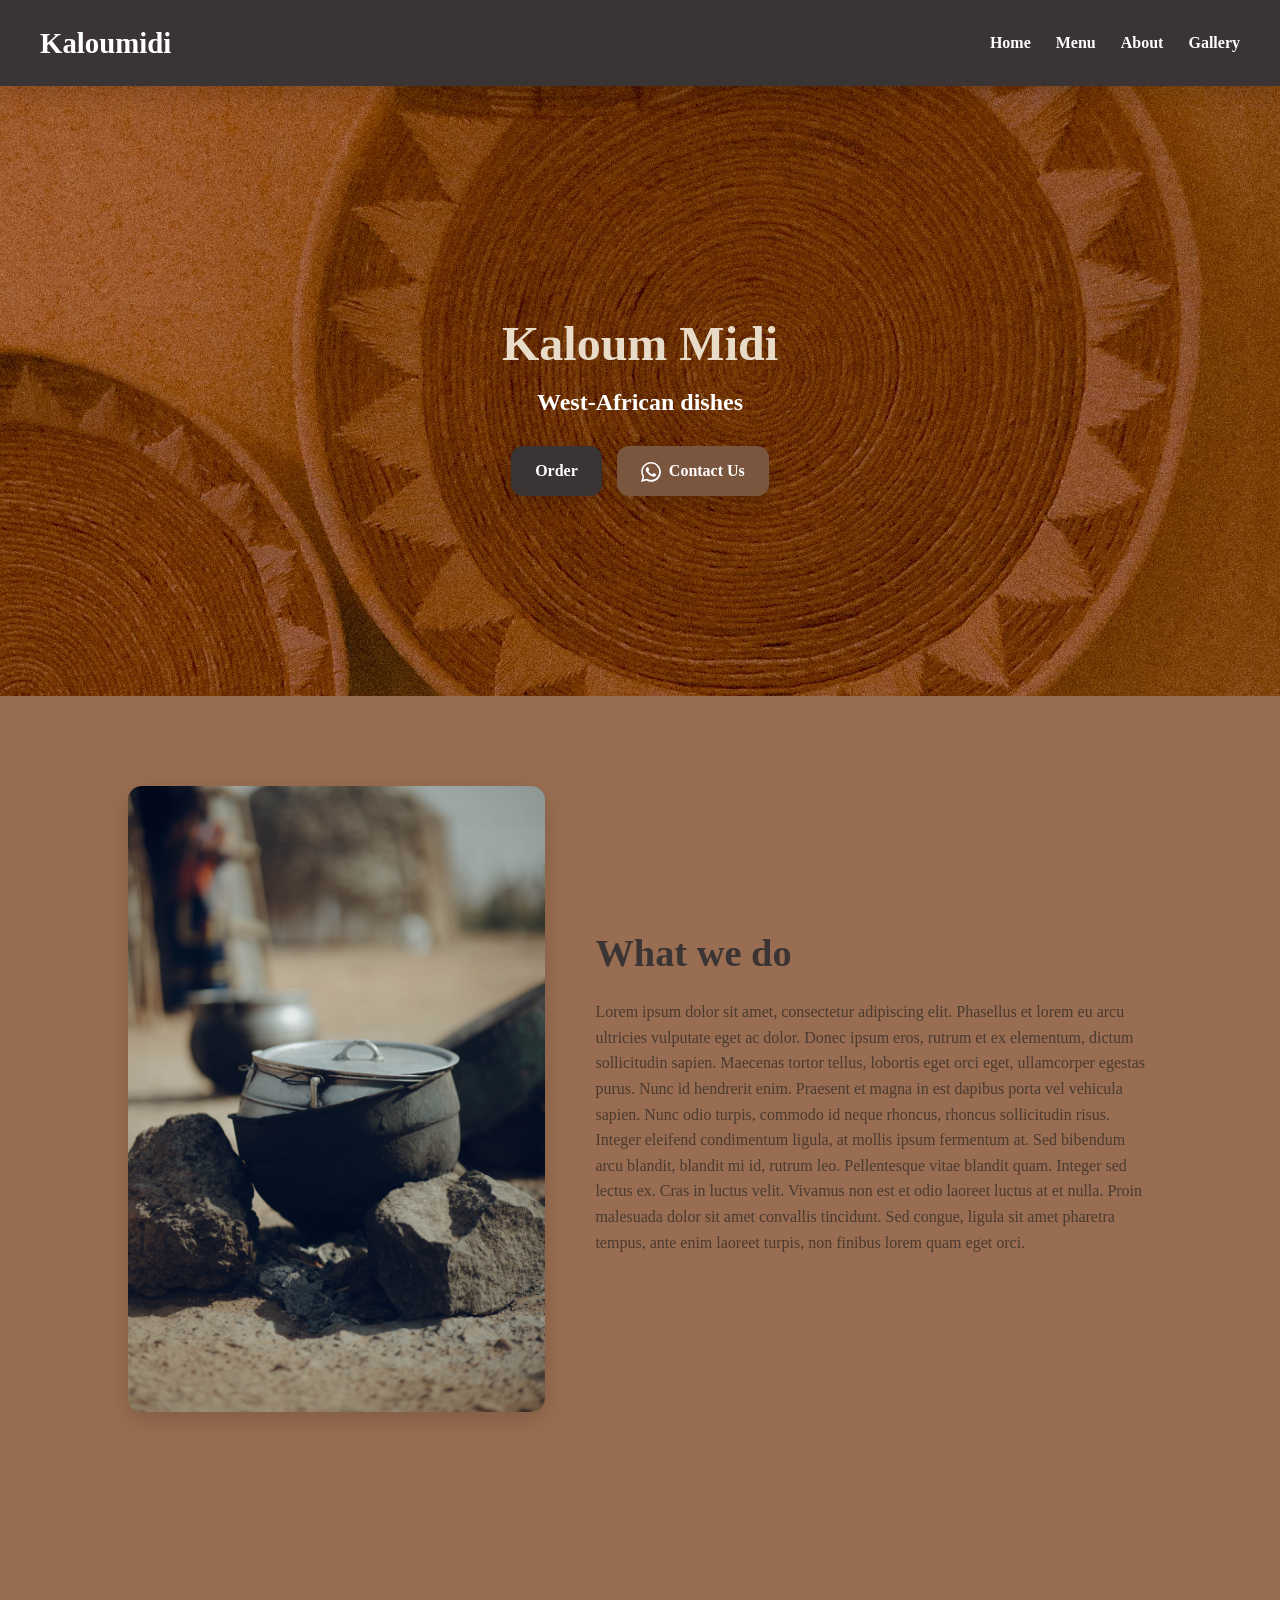
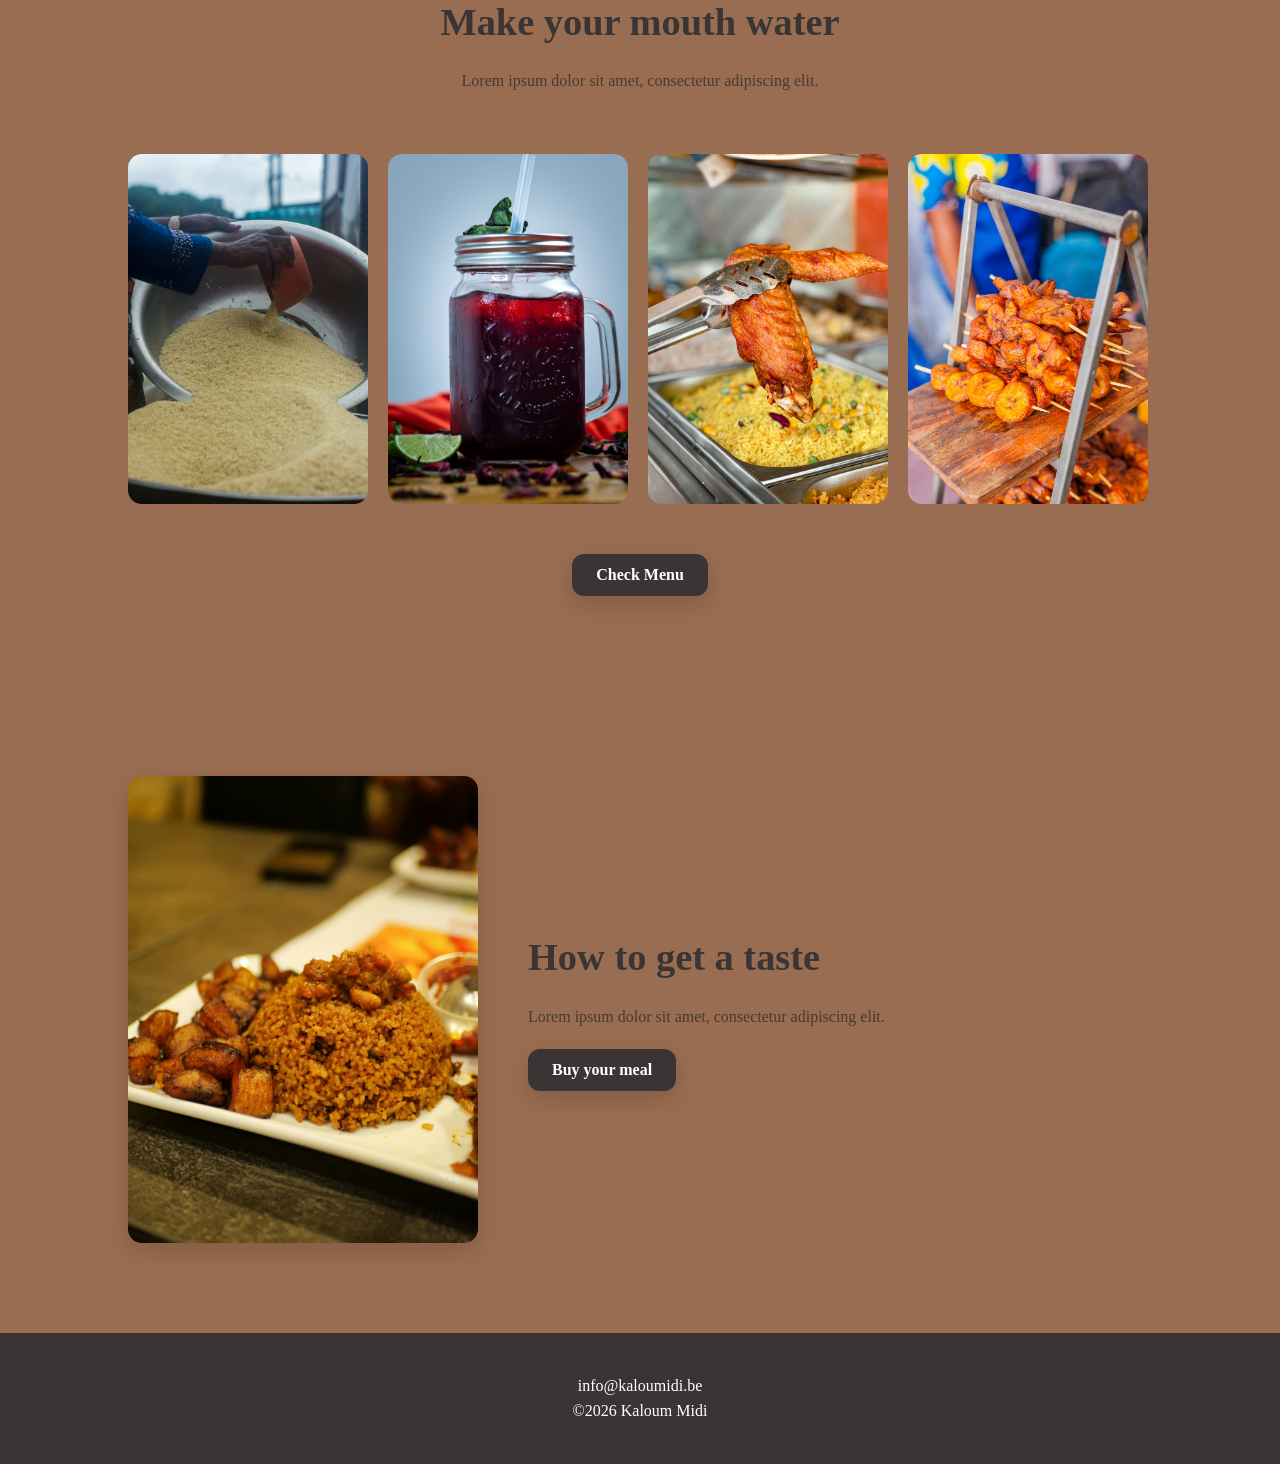
==== index.html @ 6c9b60a1 "site maman" ====
<!DOCTYPE html>
<html lang="en">
<head>
  <meta charset="UTF-8">
  <title>Kaloum Midi</title>
  <link rel="stylesheet" href="/css/style.css">
</head>

<body>
  <header id="header" class="header-container">
    <div class="header-left">
      <a href="/index.html" class="logo-text">Kaloumidi</a>
    </div>

    <nav class="nav-menu">
      <a href="/index.html" class="nav-link">Home</a>
      <a href="/pages/menu.html" target="_blank" class="nav-link">Menu</a>
      <a href="#about" class="nav-link">About</a>
      <a href="#gallery" class="nav-link">Gallery</a>
    </nav>
  </header>
    
  <main id="main" class="main-content">

    <section id="home" class="home-section">
      <h2 class="home-title">Kaloum Midi</h2>
      <h3 class="home-subtitle">West-African dishes</h3>

      <div class="home-buttons">
        <a href="/pages/formulaire.html" target="_blank" class="btn-primary">Order</a>
        <a href="http://api.whatsapp.com/send?phone=32468023738&text=Bonjour%20Kaloum%20Midi%2C%20j%E2%80%99aimerais%20avoir%20des%20informations."
            target="_blank"
            class="btn-secondary whatsapp-btn"
        >
          <svg xmlns="http://www.w3.org/2000/svg" width="20" height="20" fill="white" viewBox="0 0 24 24">
            <path d="M20.52 3.48A11.8 11.8 0 0 0 12.04 0C5.52 0 .24 5.28.24 11.8c0 2.08.56 4.12 1.64 5.92L0 24l6.44-1.68a11.77 11.77 0 0 0 5.6 1.44h.01c6.52 0 11.8-5.28 11.8-11.8 0-3.16-1.24-6.12-3.33-8.16zM12.05 21.6h-.01a9.77 9.77 0 0 1-4.98-1.36l-.36-.21-3.82.99 1.02-3.72-.24-.38a9.76 9.76 0 0 1-1.52-5.28c0-5.4 4.4-9.8 9.8-9.8 2.62 0 5.08 1.02 6.94 2.88a9.72 9.72 0 0 1 2.86 6.92c0 5.4-4.4 9.8-9.8 9.8zm5.36-7.28c-.3-.15-1.78-.88-2.06-.98-.28-.1-.48-.15-.68.15-.2.3-.78.98-.96 1.18-.18.2-.36.22-.66.07-.3-.15-1.26-.46-2.4-1.48-.88-.78-1.48-1.74-1.66-2.04-.18-.3-.02-.46.13-.61.13-.13.3-.36.45-.54.15-.18.2-.3.3-.5.1-.2.05-.38-.02-.53-.07-.15-.68-1.64-.93-2.24-.24-.58-.48-.5-.68-.5-.18 0-.38-.02-.58-.02-.2 0-.53.07-.8.38-.28.3-1.06 1.04-1.06 2.54 0 1.5 1.08 2.94 1.24 3.14.15.2 2.12 3.24 5.14 4.54.72.31 1.28.5 1.72.64.72.23 1.38.2 1.9.12.58-.09 1.78-.73 2.04-1.44.25-.71.25-1.32.18-1.44-.07-.12-.27-.2-.57-.35z"/>
          </svg>
          Contact Us
        </a>
      </div>
    </section>

    <section id="about" class="about-section">
      <div class="about-photo">
        <img src="/images/in-the-benigging.jpg" alt="Old restaurant photo" class="about-img">
      </div>

      <div class="about-us">
        <h2 class="section-title">What we do</h2>
        <p class="section-text">Lorem ipsum dolor sit amet, consectetur adipiscing elit. Phasellus et lorem eu arcu ultricies vulputate eget ac dolor. 
          Donec ipsum eros, rutrum et ex elementum, dictum sollicitudin sapien. Maecenas tortor tellus, lobortis eget orci eget, ullamcorper egestas purus. Nunc id hendrerit enim. 
          Praesent et magna in est dapibus porta vel vehicula sapien. Nunc odio turpis, commodo id neque rhoncus, rhoncus sollicitudin risus. 
          Integer eleifend condimentum ligula, at mollis ipsum fermentum at. Sed bibendum arcu blandit, blandit mi id, rutrum leo. 
          Pellentesque vitae blandit quam. Integer sed lectus ex. Cras in luctus velit. Vivamus non est et odio laoreet luctus at et nulla. 
          Proin malesuada dolor sit amet convallis tincidunt. Sed congue, ligula sit amet pharetra tempus, ante enim laoreet turpis, non finibus lorem quam eget orci.
        </p>
      </div>
    </section>

    <section id="menu" class="menu-section">
      <div class="menu-intro">
        <h2 class="section-title">Make your mouth water</h2>
        <p class="section-text">Lorem ipsum dolor sit amet, consectetur adipiscing elit.</p>
      </div>

      <div class="carousel">
        <div class="carousel-slides">
          <img src="/images/attieke.jpg" alt="attieke" class="carousel-img">
          <img src="/images/bissap.jpg" alt="bissap" class="carousel-img">
          <img src="/images/poulet.jpg" alt="chicken" class="carousel-img">
          <img src="/images/plantain.jpg" alt="plantain" class="carousel-img">
        </div>
      </div>

      <button class="btn-primary" onclick="window.location.href='/pages/menu.html'">Check Menu</button>

    </section>

    <section id="order" class="order-section">
      <div class="order-image">
        <img src="/images/thieb.jpg" alt="thieb" class="order-img">
      </div>

      <div class="order-content">
        <h2 class="section-title">How to get a taste</h2>
        <p class="section-text">Lorem ipsum dolor sit amet, consectetur adipiscing elit.</p>
        <button class="btn-primary" onclick="window.location.href='/pages/formulaire.html'">Buy your meal</button>
      </div>
    </section>

  </main>
  
  <footer id="footer" class="footer-section">
    <p class="footer-text">info@kaloumidi.be</p>
    <p class="footer-text">©2026 Kaloum Midi</p>
  </footer>
</body>
</html>
---- css/style.css ----
/* Design du système */
:root {
  --primary: #3a3534;
  --primary-dark: #7a563f;
  --primary-light: #c9a88f;

  --bg: #996d51;
  --text: #2b1e17;
  --white: #ffffff;

  --radius: 14px;
  --shadow: 0 8px 25px rgba(0,0,0,0.15);
  --transition: 0.3s ease;
}

/* Base du site */
* {
  margin: 0;
  padding: 0;
  box-sizing: border-box;
}

body {
  font-family: "Goudy Old Style";
  background-color: var(--bg);
  color: var(--text);
  line-height: 1.6;
  overflow-x: hidden;
}

img {
  max-width: 100%;
  display: block;
  border-radius: var(--radius);
}

button {
  font-family: "Goudy Old Style";
  cursor: pointer;
  border: none;
  padding: 12px 28px;
  border-radius: var(--radius);
  font-size: 1rem;
  font-weight: 600;
  transition: var(--transition);
}

/* Bouttons */
.btn-primary {
  display: inline-block;
  text-decoration: none;
  cursor: pointer;
  background-color: var(--primary);
  color: var(--white);
  box-shadow: var(--shadow);
  border: none;
  outline: none;
  padding: 12px 24px;
  border-radius: 12px;
  font-weight: 600;
  transition: 0.3s ease;
}

.btn-primary:hover {
  background-color: var(--primary-light);
  transform: translateY(-3px);
}

.btn-secondary {
  display: inline-block;
  text-decoration: none;
  cursor: pointer;
  background-color: var(--primary-dark);
  color: var(--white);
  box-shadow: var(--shadow);
  border: none;
  outline: none;
  padding: 12px 24px;
  border-radius: 12px;
  font-weight: 600;
  transition: 0.3s ease;
}

.btn-secondary:hover {
  background-color: #25D366;
  color: var(--white);
}

.whatsapp-btn {
  display: flex;
  align-items: center;
  gap: 8px;
  border: none;
}

.whatsapp-btn svg {
  color: #25D366;
  margin-top: 1px;
}

/* Header */
.header-container {
  background-color: var(--primary);
  color: var(--white);
  padding: 20px 40px;
  display: flex;
  justify-content: space-between;
  align-items: center;
  box-shadow: var(--shadow);
  position: sticky;
  top: 0;
  z-index: 1000;
}

.header-left {
  display: flex;
  align-items: center;
  gap: 15px;
}

.logo-text {
  color: var(--white);
  text-decoration: none;
  font-size: 1.8rem;
  font-weight: 700;
}

.nav-menu {
  display: flex;
  gap: 25px;
}

.nav-link {
  color: var(--white);
  font-weight: 600;
  text-decoration: none;
  transition: var(--transition);
}

.nav-link:hover {
  color: var(--primary-light);
}

/* Sections */
section {
  padding: 90px 10%;
}

.section-title {
  font-size: 2.4rem;
  color: var(--primary);
  margin-bottom: 15px;
}

.section-text {
  max-width: 600px;
  color: #4a3a30;
  padding-bottom: 20px;
}

/* Home Section */
.home-section {
  background-image: url(/images/arriere\ plan.jpg);
  background-size: cover;
  text-align: center;
  padding-top: 220px;
  padding-bottom: 200px;
}

.home-title {
  font-size: 3rem;
  color: #e8dcc8;
}

.home-subtitle {
  font-size: 1.5rem;
  margin-bottom: 25px;
  color: #ffffff;
}

.home-buttons {
  margin-top: 20px;
  display: flex;
  justify-content: center;
  gap: 15px;
}

/* About Section */
.about-section {
  display: flex;
  align-items: center;
  gap: 50px;
}

.about-img {
  width: 100%;
  max-width: 450px;
  box-shadow: var(--shadow);
}

/* Menu Section */
.menu-section {
  text-align: center;
}

.menu-intro p {
  margin: 0 auto 20px;
}

/* Carousel */
.carousel {
  position: relative;
  margin-top: 40px;
  overflow: hidden;
  padding-bottom: 50px;
}

.carousel-slides {
  display: flex;
  gap: 20px;
  transition: transform 0.5s ease;
}

.carousel-img {
  width: 240px;
  height: 350px;
  object-fit: cover;
  border-radius: var(--radius);
}

/* Order Section */
.order-section {
  display: flex;
  align-items: center;
  gap: 50px;
}

.order-img {
  width: 100%;
  max-width: 350px;
  box-shadow: var(--shadow);
}

/* Footer */
.footer-section {
  background-color: var(--primary);
  color: var(--white);
  text-align: center;
  padding: 40px 20px;
}

/* Responsive */
@media (max-width: 1000px) {
  .about-section,
  .order-section {
    flex-direction: column;
    text-align: center;
  }
}

@media (max-width: 700px) {
  .header-container {
    flex-direction: column;
    gap: 15px;
  }

  .nav-menu {
    gap: 15px;
  }

  section {
    padding: 70px 5%;
  }

  .carousel-img {
    width: 220px;
    height: 160px;
  }
}

@media (max-width: 500px) {
  .home-title {
    font-size: 2.2rem;
  }

  .section-title {
    font-size: 2rem;
  }
}
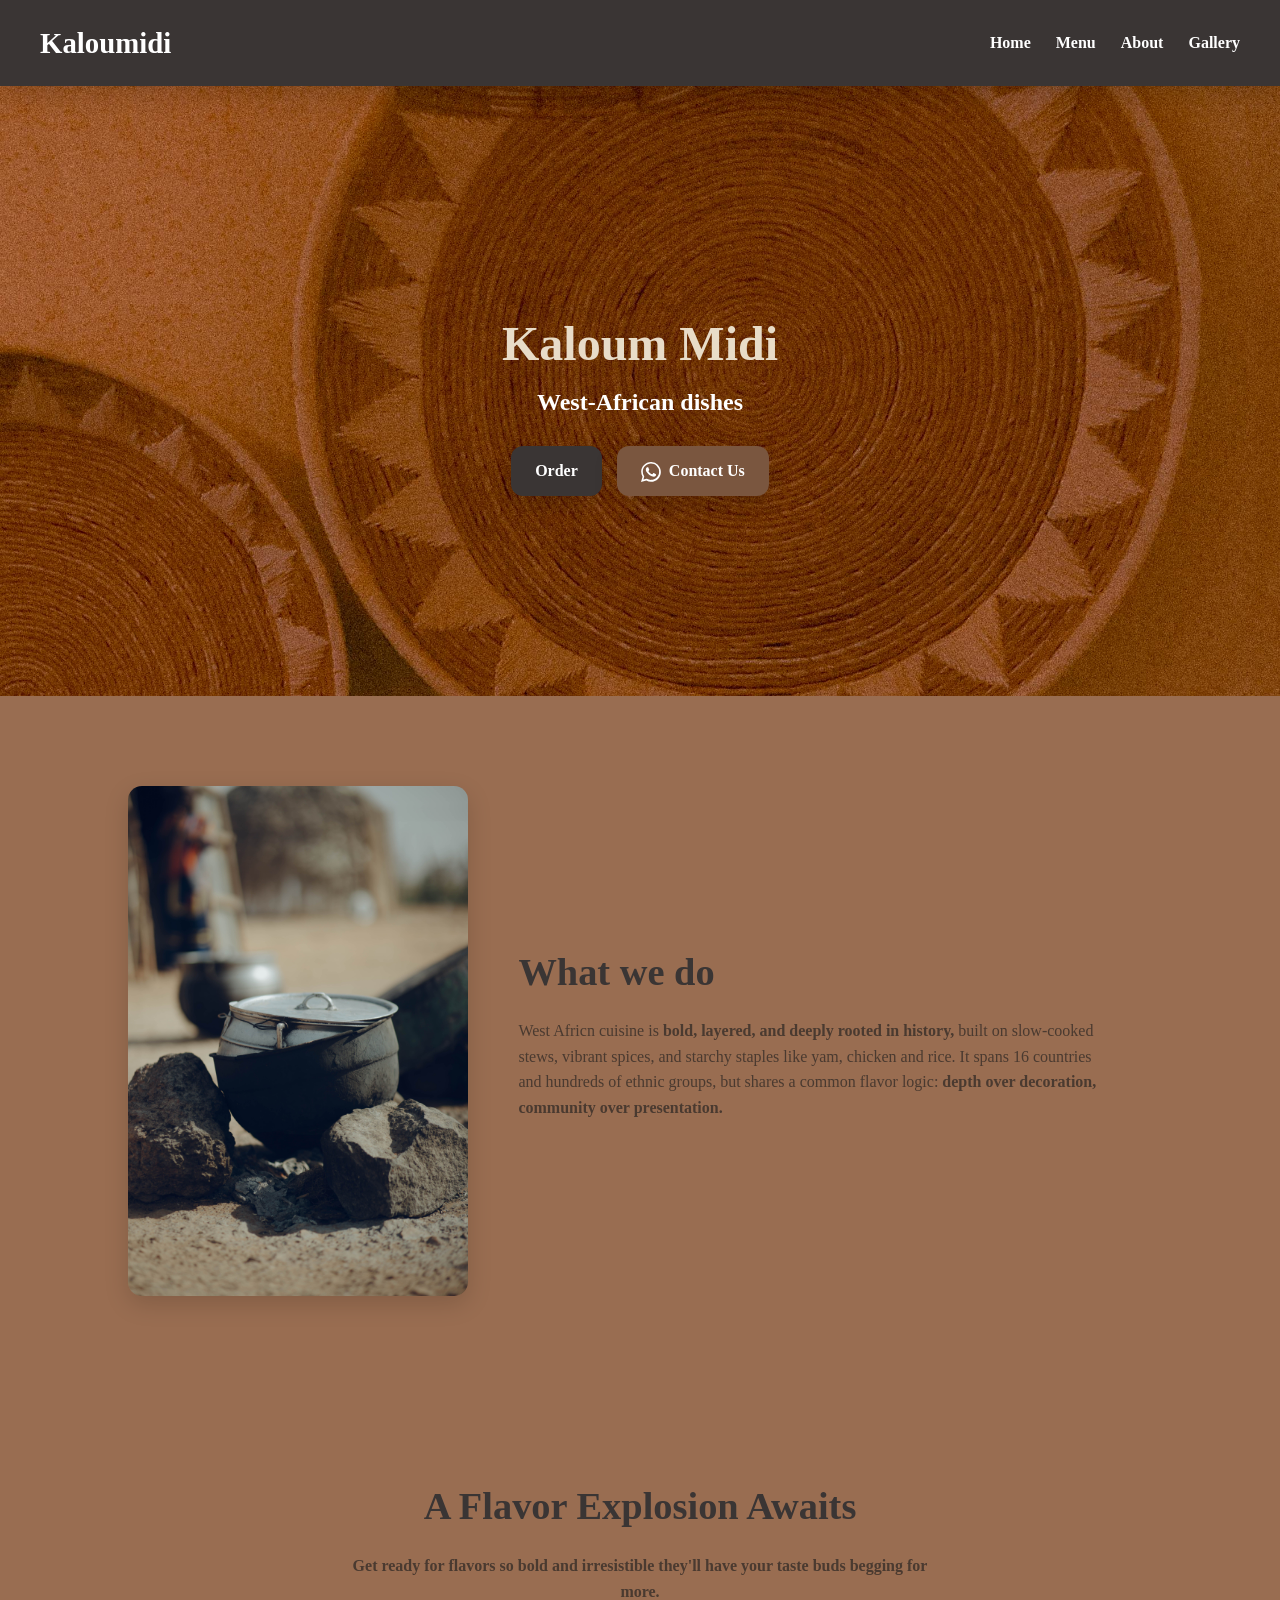
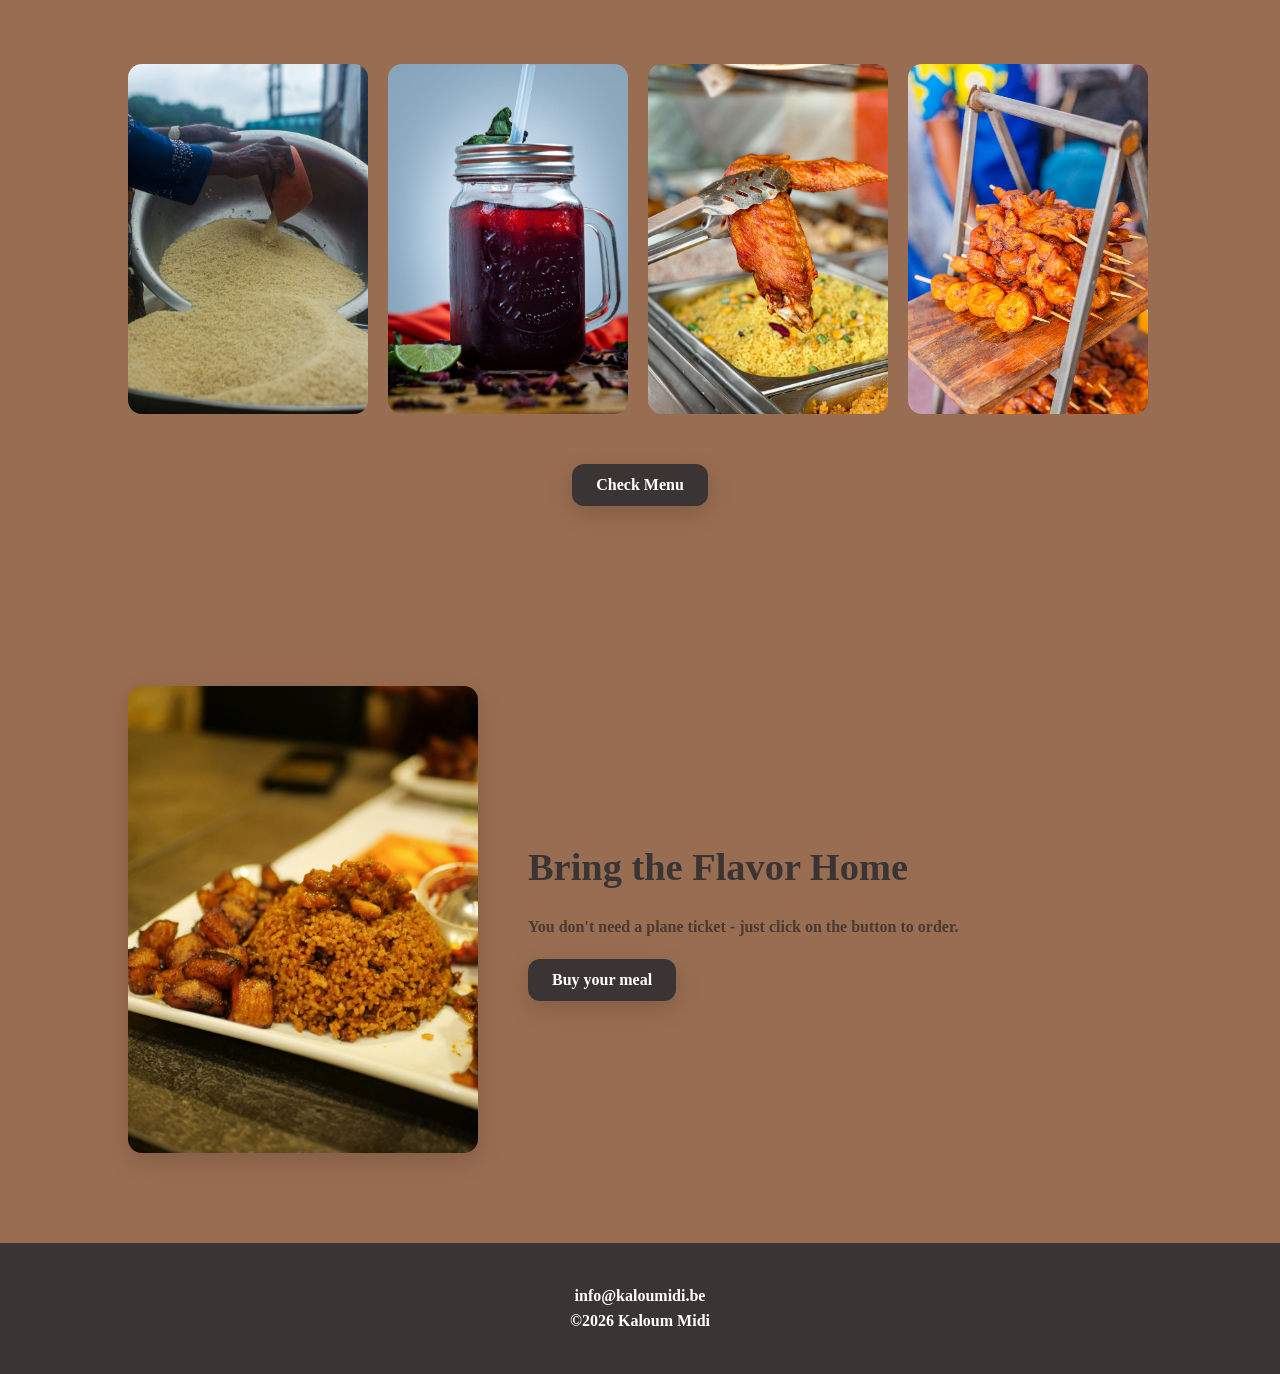
==== commit d26dcb0d: "modif" ====
--- a/index.html
+++ b/index.html
@@ -16,15 +16,15 @@
       <a href="/index.html" class="nav-link">Home</a>
       <a href="/pages/menu.html" target="_blank" class="nav-link">Menu</a>
       <a href="#about" class="nav-link">About</a>
-      <a href="#gallery" class="nav-link">Gallery</a>
+      <a href="/pages/gallery.html" target="_blank" class="nav-link">Gallery</a>
     </nav>
   </header>
     
-  <main id="main" class="main-content">
+  <main class="main-content">
 
-    <section id="home" class="home-section">
-      <h2 class="home-title">Kaloum Midi</h2>
-      <h3 class="home-subtitle">West-African dishes</h3>
+    <section class="home-section">
+      <h1 class="home-title">Kaloum Midi</h1>
+      <h2 class="home-subtitle">West-African dishes</h2>
 
       <div class="home-buttons">
         <a href="/pages/formulaire.html" target="_blank" class="btn-primary">Order</a>
@@ -46,21 +46,19 @@
       </div>
 
       <div class="about-us">
-        <h2 class="section-title">What we do</h2>
-        <p class="section-text">Lorem ipsum dolor sit amet, consectetur adipiscing elit. Phasellus et lorem eu arcu ultricies vulputate eget ac dolor. 
-          Donec ipsum eros, rutrum et ex elementum, dictum sollicitudin sapien. Maecenas tortor tellus, lobortis eget orci eget, ullamcorper egestas purus. Nunc id hendrerit enim. 
-          Praesent et magna in est dapibus porta vel vehicula sapien. Nunc odio turpis, commodo id neque rhoncus, rhoncus sollicitudin risus. 
-          Integer eleifend condimentum ligula, at mollis ipsum fermentum at. Sed bibendum arcu blandit, blandit mi id, rutrum leo. 
-          Pellentesque vitae blandit quam. Integer sed lectus ex. Cras in luctus velit. Vivamus non est et odio laoreet luctus at et nulla. 
-          Proin malesuada dolor sit amet convallis tincidunt. Sed congue, ligula sit amet pharetra tempus, ante enim laoreet turpis, non finibus lorem quam eget orci.
+        <h1 class="section-title">What we do</h1>
+        <p class="section-text">West Africn cuisine is <strong>bold, layered, and deeply rooted in history,</strong>
+          built on slow-cooked stews, vibrant spices, and starchy staples like yam, chicken and rice. 
+          It spans 16 countries and hundreds of ethnic groups, but shares a common flavor logic: 
+          <strong>depth over decoration, community over presentation.</stong>
         </p>
       </div>
     </section>
 
-    <section id="menu" class="menu-section">
+    <section class="menu-section">
       <div class="menu-intro">
-        <h2 class="section-title">Make your mouth water</h2>
-        <p class="section-text">Lorem ipsum dolor sit amet, consectetur adipiscing elit.</p>
+        <h1 class="section-title">A Flavor Explosion Awaits</h1>
+        <p class="section-text">Get ready for flavors so bold and irresistible they'll have your taste buds begging for more.</p>
       </div>
 
       <div class="carousel">
@@ -76,21 +74,21 @@
 
     </section>
 
-    <section id="order" class="order-section">
+    <section class="order-section">
       <div class="order-image">
         <img src="/images/thieb.jpg" alt="thieb" class="order-img">
       </div>
 
       <div class="order-content">
-        <h2 class="section-title">How to get a taste</h2>
-        <p class="section-text">Lorem ipsum dolor sit amet, consectetur adipiscing elit.</p>
+        <h1 class="section-title">Bring the Flavor Home</h1>
+        <p class="section-text">You don't need a plane ticket - just click on the button to order.</p>
         <button class="btn-primary" onclick="window.location.href='/pages/formulaire.html'">Buy your meal</button>
       </div>
     </section>
 
   </main>
   
-  <footer id="footer" class="footer-section">
+  <footer class="footer-section">
     <p class="footer-text">info@kaloumidi.be</p>
     <p class="footer-text">©2026 Kaloum Midi</p>
   </footer>
--- a/css/style.css
+++ b/css/style.css
@@ -194,7 +194,7 @@
 
 .about-img {
   width: 100%;
-  max-width: 450px;
+  max-width: 350px;
   box-shadow: var(--shadow);
 }
 
